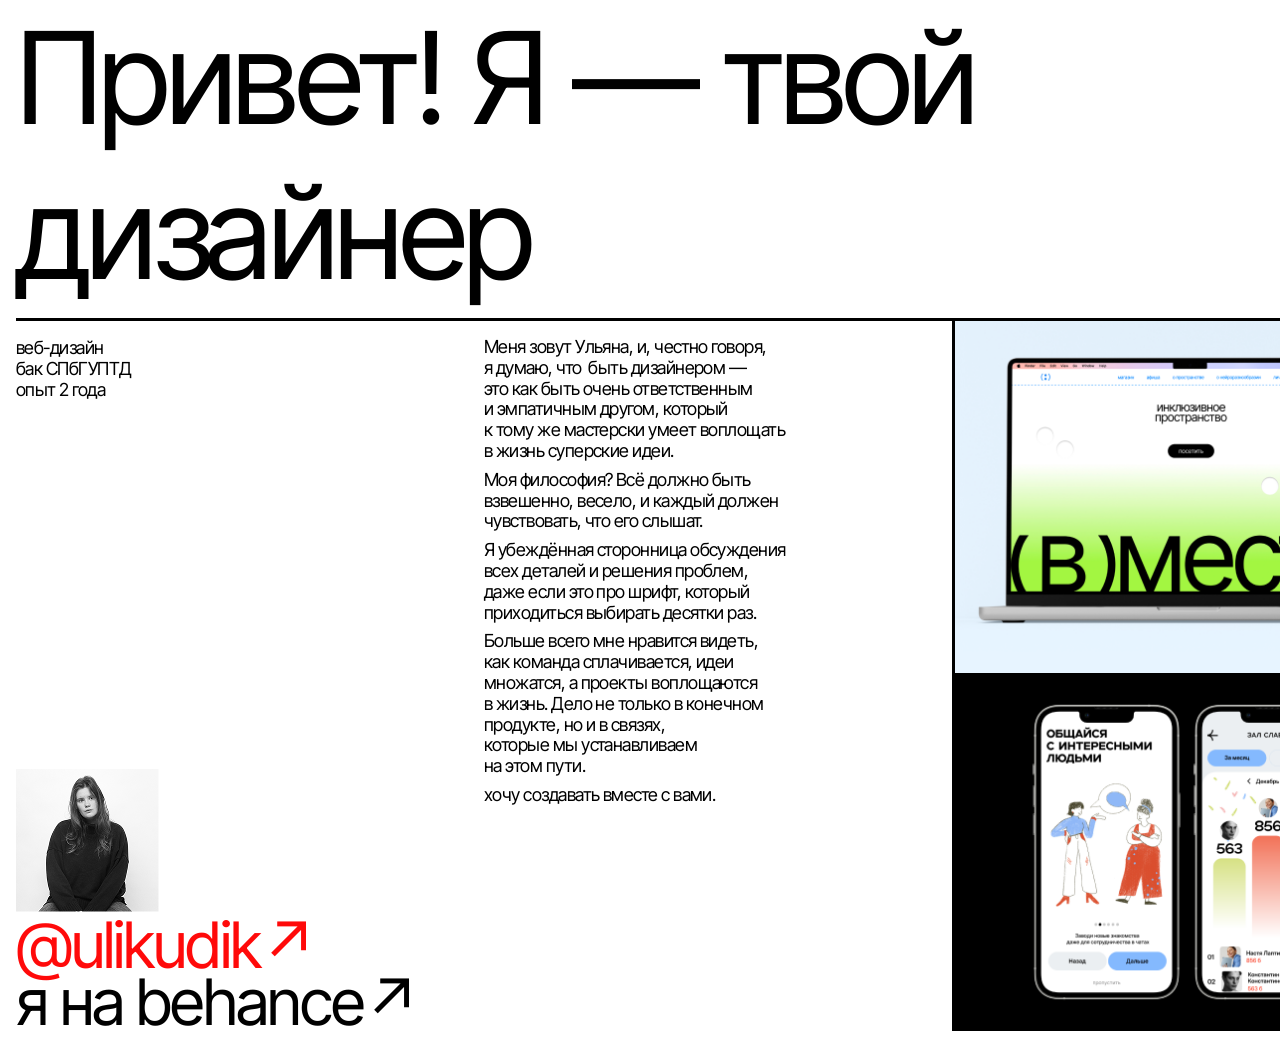
==== index.html @ 057b839e "Initial commit" ====
<!DOCTYPE html>
<html lang="ru">
<head>
  <meta charset="UTF-8" />
  <meta name="viewport" content="width=device-width, initial-scale=1.0" />

  <title>Portfolio</title>

  <!-- Google Font -->
  <link href="https://fonts.googleapis.com/css2?family=Inter+Tight:wght@400&display=swap" rel="stylesheet">

  <!-- CSS -->
  <link rel="stylesheet" href="css/main.css">
</head>

<body>

  <header class="header">
    <h1 class="header__title">Привет! Я — твой дизайнер</h1>
    <div class="header__line"></div>
  </header>

 <main class="scroll-container">
  <div class="grid">

    <!-- 1 колонка -->
    <section class="col col--about">
      <p class="about__meta">
        веб-дизайн<br>
        бак СПбГУПТД<br>
        опыт 2 года
      </p>

      <div class="about__bottom">
        <div class="about__avatar"> <img id="ul" src="media/UlyK.png" alt=""> </div>

        <div><a id="ulik" target="_blank" href="https://t.me/ulikudik">@ulikudik↗</a></div>
        <div class="about__contacts">
          <a target="_blank" href="https://www.behance.net/9a85e63d/projects">я на behance↗</a>
        </div>
        
      </div>
    </section>

    <!-- 2 колонка -->
    <section class="col col--bio">
      <div class="bio__text">
        <div><p>Меня зовут Ульяна, и,&nbspчестно говоря, я&nbspдумаю, что&nbsp быть дизайнером — это&nbspкак быть очень ответственным и&nbspэмпатичным другом, который к&nbspтому&nbspже&nbspмастерски умеет воплощать в&nbspжизнь суперские идеи. </p></div>
        <div><p>Моя философия? Всё должно быть взвешенно, весело, и каждый должен чувствовать, что его слышат. </p></div>
        <div><p>Я убеждённая сторонница обсуждения всех деталей и решения проблем, даже&nbspесли&nbspэто&nbspпро&nbspшрифт, который приходиться выбирать десятки раз. </p></div>
        <div><p>Больше всего мне нравится видеть, <br>как команда сплачивается, идеи множатся, а проекты воплощаются <br> в жизнь. Дело не только в конечном продукте, но и в связях,<br> которые мы устанавливаем <br>на этом пути.</p></div>
        <div><p>хочу создавать вместе с&nbspвами.</p></div>
      </div>
    </section>

    <section class="col col--F">

  <a class="card" target="_blank" href="vmeste.html">
    <p>Веб-сайт инклюзивного<br>пространства «(в)месте»</p>
    <img src="media/fvm.png" alt="">
  </a>
  
  <a class="card" target="_blank" href="kamchat.html">
    <p>Мобильное приложение<br>для нетворкинга «КамЧат»</p>
    <img src="media/fkam.png" alt="">
  </a>

</section>


<section class="col col--4">

  <a class="card" target="_blank" href="slovo.html">
    <p>Сайт для музея славянской<br>письменности «слово»</p>
    <img src="media/fsl.png" alt="">
  </a>

  <a class="card" target="_blank" href="enso.html">
    <p>Веб-трекер для отслеживания<br>продуктивности «enso»</p>
    <img src="media/fenso.png" alt="">
  </a>

</section>


<section class="col col--5">

  <a class="card" target="_blank" href="tea.html">
    <p>Веб-сайт чайной<br>компании «teaspecialty»</p>
    <img src="media/ftea.png" alt="">
  </a>
  
  <a class="card" target="_blank" href="luno.html">
    <p>Мобильное приложение<br>для робота «Luno»</p>
    <img src="media/fluno.png" alt="">
  </a>

</section>

    
     <!-- Колонка 3 -->
   



    <footer class="col col--footer">
      <h2>© 2026 <br> made by me</h2>
    </footer>

  
</main>

  <script type="module" src="js/main.js"></script>
</body>
</html>
---- css/main.css ----
@import url('./base/reset.css');
@import url('./base/variables.css');
@import url('./base/typography.css');

@import url('./layout/header.css');
@import url('./layout/grid.css');

@import url('./components/card.css');
@import url('./components/about.css');


a, button, .card {
  cursor: url("/media/kursor.png"), pointer;
}

#pr {
  color:red;
}

#pr:hover {
  color:rgb(66, 21, 21);
}

#pr {
  opacity: 0;               /* изначально прозрачная */
  pointer-events: none;     /* чтобы нельзя было кликнуть, пока скрыта */
  transition: opacity 0.5s ease;  /* плавное проявление за 0.5s */
}

#pr.visible {
  opacity: 1;
  pointer-events: auto;     /* активна, когда видна */
}


/* ========================================
   МОБИЛЬНАЯ ВЕРСИЯ
   ======================================== */

@media (max-width: 768px) {
  
  html, body {
    overflow-x: hidden !important;
    overflow-y: auto !important;
  }
  
  .scroll-container {
    display: block !important;
    overflow-y: auto !important;
    overflow-x: hidden !important;
    height: auto !important;
    padding: 0 16px !important;
  }
  
  /* Заголовки */
  h1, .header__title {
    font-size: 48px !important;
  }
  
  h2 {
    font-size: 36px !important;
  }
  
  /* ГЛАВНАЯ СТРАНИЦА - сбрасываем всё */
  .grid {
    display: flex !important;
    flex-direction: column !important;
    width: 100% !important;
  }
  
  /* ВСЕ секции на главной - видимые */
  .grid > * {
    display: block !important;
    width: 100% !important;
    min-width: auto !important;
    max-width: 100% !important;
    grid-column: auto !important;
    grid-row: auto !important;
  }
  
  /* Секция обо мне */
  .col--about {
    padding-top: 16px !important;
    margin-bottom: 32px !important;
  }
  
  .about__bottom {
    display: flex !important;
    flex-direction: column !important;
    align-items: flex-start !important;
    gap: 16px !important;
  }
  
  .about__avatar img {
    width: 80px !important;
  }
  
  /* Секция bio */
  .col--bio {
    padding-right: 0 !important;
    margin-bottom: 32px !important;
  }
  
  /* ========================================
     ПРОЕКТЫ - ОБЯЗАТЕЛЬНО ВИДНЫ
     ======================================== */
  
  .col--F,
  .col--4,
  .col--5 {
    display: flex !important;
    flex-direction: column !important;
    gap: 24px !important;
    margin-bottom: 32px !important;
    visibility: visible !important;
    opacity: 1 !important;
  }
  
  .card {
    display: flex !important;
    flex-direction: column !important;
    width: 100% !important;
    border: none !important;
  }
  
  .card p {
    order: 1 !important;
    padding: 16px 0 12px 0 !important;
    font-size: 18px !important;
    display: block !important;
  }
  
  .card img {
    order: 2 !important;
    width: 100% !important;
    height: auto !important;
    display: block !important;
    position: relative !important;
  }
  
  /* Футер */
  .col--footer {
    display: flex !important;
    justify-content: flex-end !important;
    text-align: right !important;
    padding: 32px 0 !important;
    border-top: 3px solid black !important;
    margin-top: 32px !important;
  }
  
  /* --- СТРАНИЦЫ ПРОЕКТОВ --- */
  
  .gridenso {
    display: flex !important;
    flex-direction: column !important;
    width: 100% !important;
    gap: 0 !important;
  }
  
  .gridenso > * {
    width: 100% !important;
    margin: 0 !important;
  }
  
  /* Шапка проектов */
  .shapka {
    display: flex !important;
    flex-direction: column !important;
    align-items: flex-start !important;
    gap: 8px !important;
  }
  
  #pr {
    font-size: 20px !important;
    opacity: 1 !important;
  }
  
  /* Фотографии - без расстояний */
  .cardpro {
    margin: 0 !important;
    padding: 0 !important;
    border: none !important;
  }
  
  .cardpro img {
    width: 100% !important;
    height: auto !important;
    display: block !important;
  }
  
  .col--one,
  .col--5 {
    gap: 0 !important;
  }
  
  .col--one .cardpro,
  .col--5 .cardpro {
    margin: 0 !important;
  }
  
  /* Отключаем след курсора */
  div[style*="position: fixed"][style*="pointer-events: none"] {
    display: none !important;
  }
}
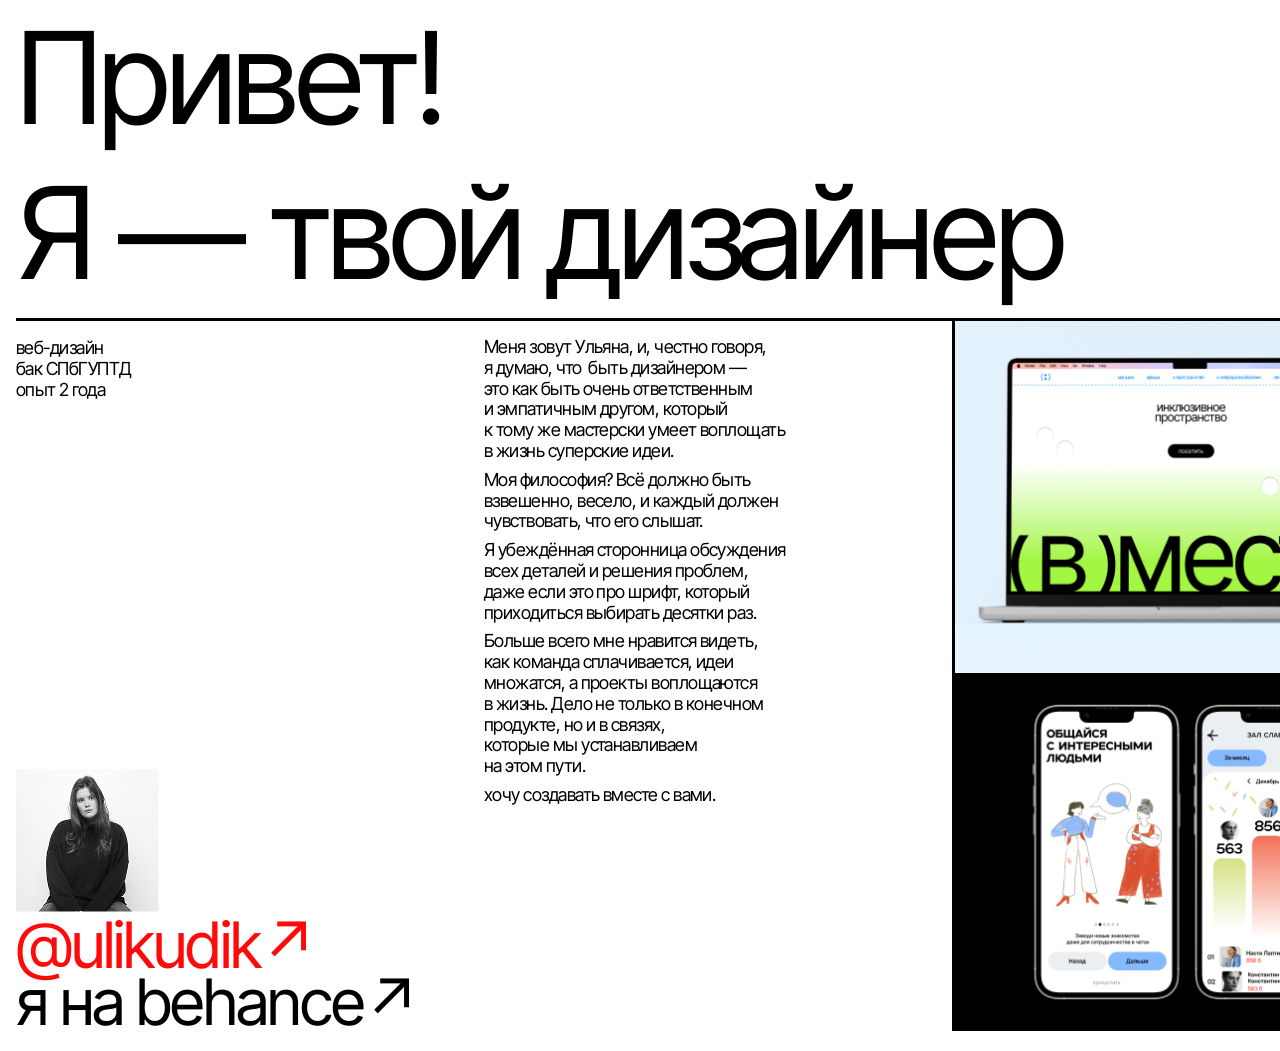
==== commit 5115138a: "Мои изменения" ====
--- a/index.html
+++ b/index.html
@@ -4,10 +4,14 @@
   <meta charset="UTF-8" />
   <meta name="viewport" content="width=device-width, initial-scale=1.0" />
 
-  <title>Portfolio</title>
+  <title>Uly K</title>
 
   <!-- Google Font -->
   <link href="https://fonts.googleapis.com/css2?family=Inter+Tight:wght@400&display=swap" rel="stylesheet">
+  <!-- Украшаем вкладку вашим логотипом -->
+  <link rel="icon" href="media/Ellipse 3423.png" type="image/png">
+
+
 
   <!-- CSS -->
   <link rel="stylesheet" href="css/main.css">
@@ -16,7 +20,7 @@
 <body>
 
   <header class="header">
-    <h1 class="header__title">Привет! Я — твой дизайнер</h1>
+    <h1 class="header__title">Привет! Я&nbsp—&nbspтвой&nbspдизайнер</h1>
     <div class="header__line"></div>
   </header>
 
--- a/css/main.css
+++ b/css/main.css
@@ -58,7 +58,7 @@
   }
   
   h2 {
-    font-size: 36px !important;
+    font-size: 32px !important;
   }
   
   /* ГЛАВНАЯ СТРАНИЦА - сбрасываем всё */
@@ -169,7 +169,15 @@
     align-items: flex-start !important;
     gap: 8px !important;
   }
-  
+
+  #ulik {
+    font-size: 32px !important;
+
+  }
+  .about__contacts a {
+    font-size: 32px !important;
+  }
+
   #pr {
     font-size: 20px !important;
     opacity: 1 !important;
